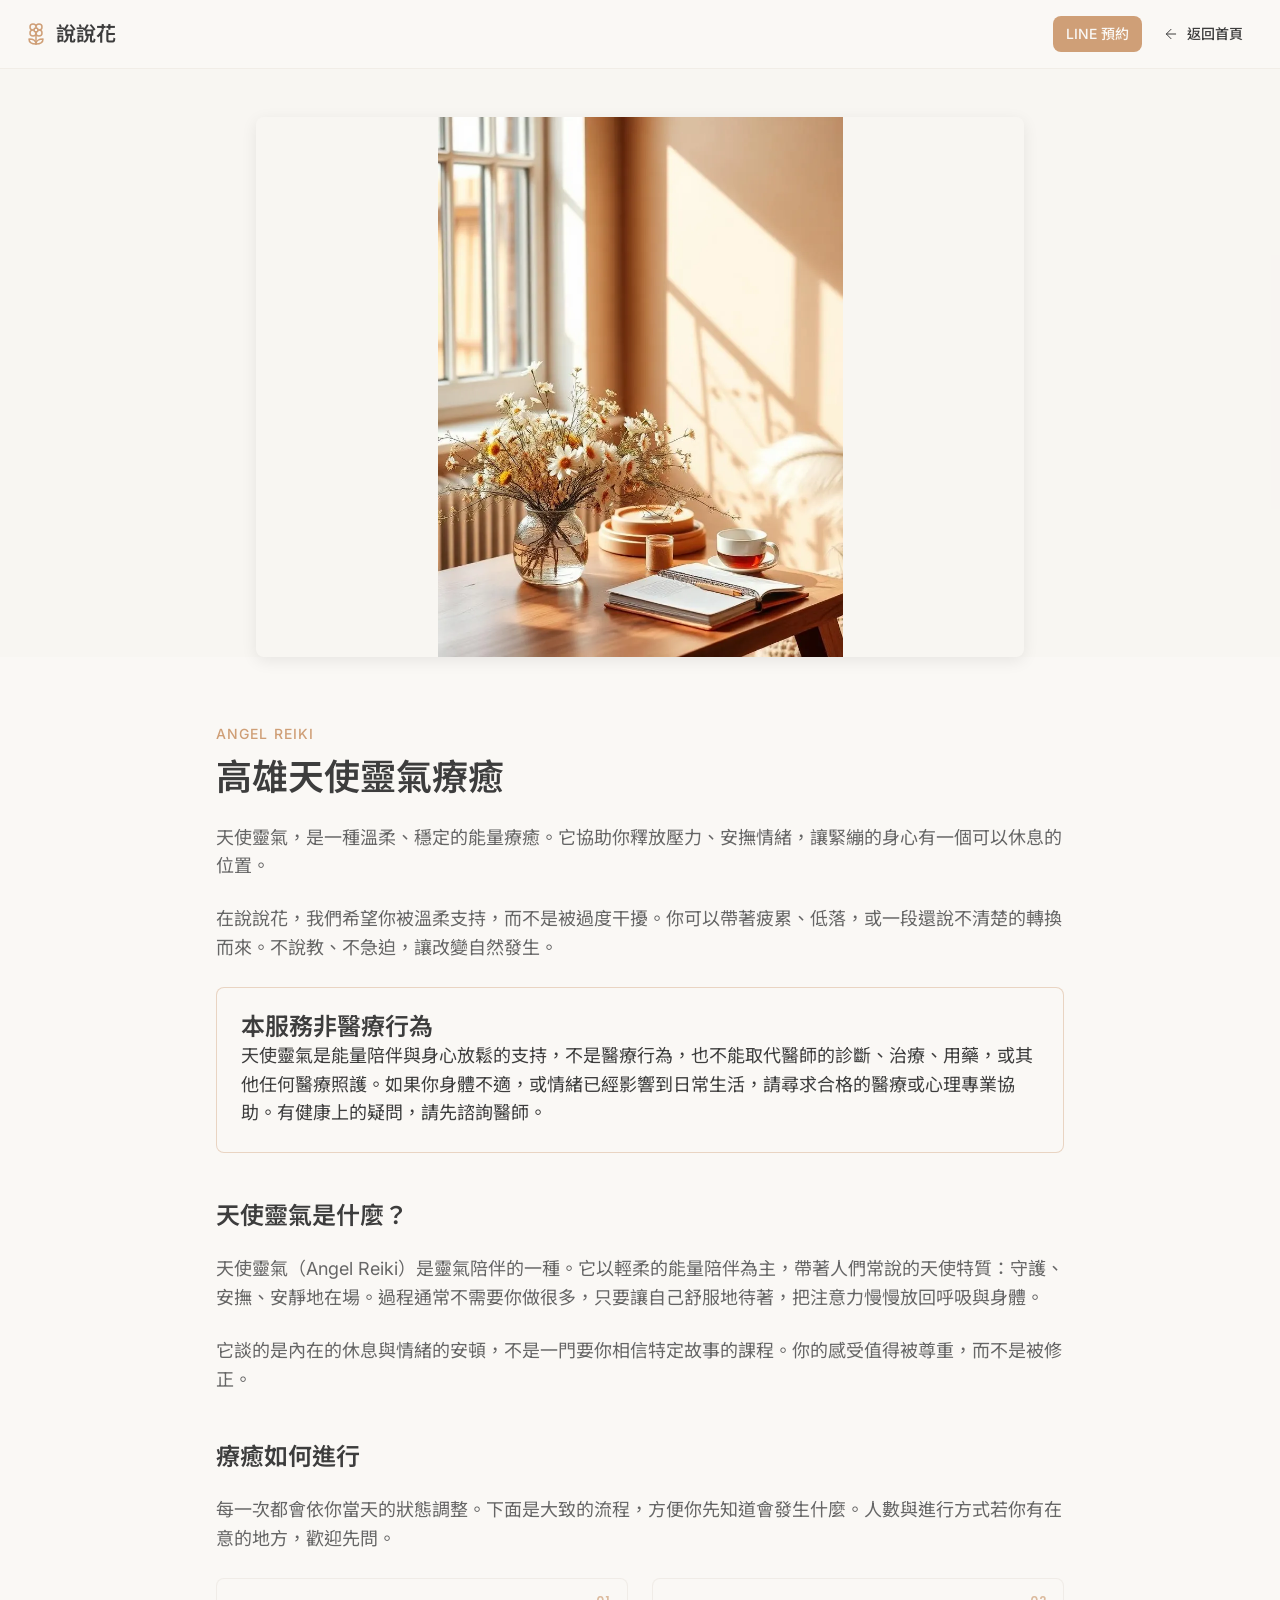
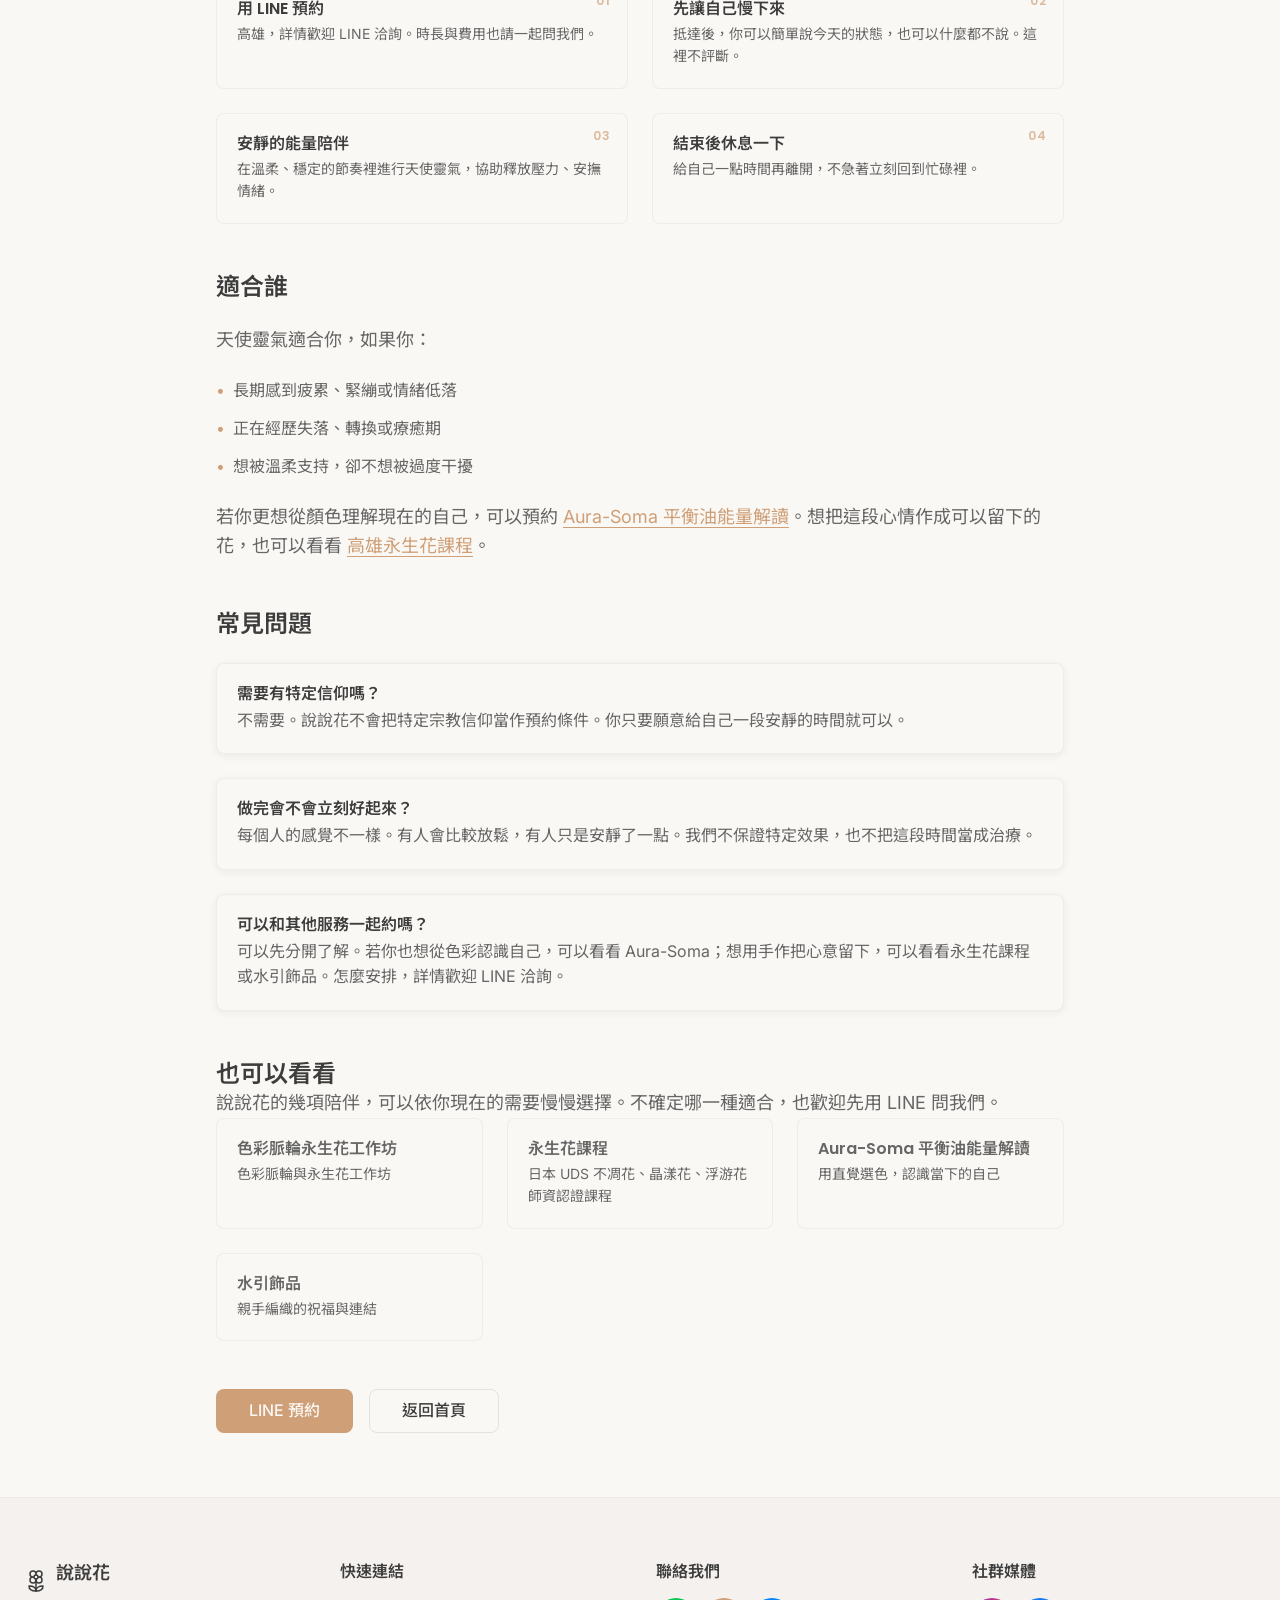
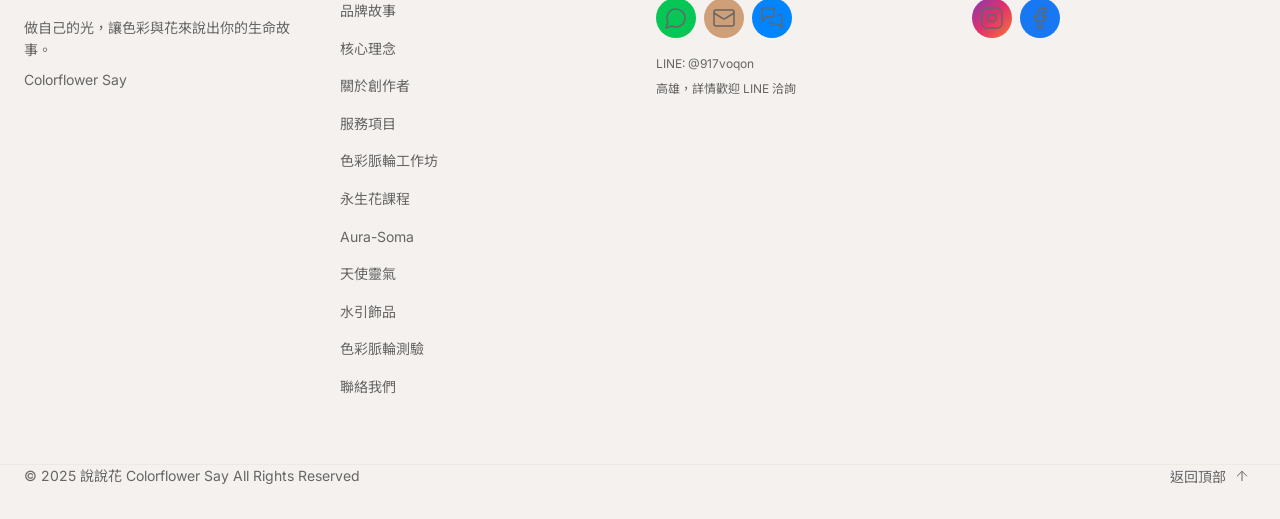
==== angel-reiki/index.html @ c662ce25 "Publish the 說說花 static preview at the repository root. Extract the static site to the root so GitHub" ====
<!doctype html>
<html lang="zh-TW" data-root="../">
  <head>
    <meta charset="UTF-8">
    <meta name="viewport" content="width=device-width, initial-scale=1.0, viewport-fit=cover">
    <script>
      (function () {
        var ua = navigator.userAgent || "";
        var mobile = /Android|iPhone|iPad|iPod|Mobile|Windows Phone|Line\/|FBAN|FBAV|FB_IAB|Instagram/i.test(ua) || (/Macintosh/.test(ua) && navigator.maxTouchPoints > 1);
        if (mobile) document.documentElement.classList.add("is-mobile");
      })();
    </script>
    <title>高雄天使靈氣療癒｜天使靈氣是什麼？｜說說花 Colorflower Say</title>
    <meta name="description" content="想知道天使靈氣是什麼？高雄天使靈氣以溫柔、穩定的能量陪伴你，協助釋放壓力、安撫情緒。本服務非醫療行為，不能取代就醫，歡迎 LINE 預約。">
    <meta name="author" content="說說花 Colorflower Say">
    <meta name="p:domain_verify" content="dd0c061ab130ff6da00efb555382fbee">
    
    <link rel="canonical" href="https://j106226-star.github.io/colorflower-say-static/angel-reiki">
    <meta property="og:type" content="website">
    <meta property="og:url" content="https://j106226-star.github.io/colorflower-say-static/angel-reiki">
    <meta property="og:title" content="高雄天使靈氣療癒｜天使靈氣是什麼？｜說說花 Colorflower Say">
    <meta property="og:description" content="想知道天使靈氣是什麼？高雄天使靈氣以溫柔、穩定的能量陪伴你，協助釋放壓力、安撫情緒。本服務非醫療行為，不能取代就醫，歡迎 LINE 預約。">
    <meta property="og:image" content="https://j106226-star.github.io/colorflower-say-static/images/og-image.jpg">
    <meta property="og:image:width" content="1200">
    <meta property="og:image:height" content="630">
    <meta property="og:locale" content="zh_TW">
    <meta name="twitter:card" content="summary_large_image">
    <meta name="twitter:title" content="高雄天使靈氣療癒｜天使靈氣是什麼？｜說說花 Colorflower Say">
    <meta name="twitter:description" content="想知道天使靈氣是什麼？高雄天使靈氣以溫柔、穩定的能量陪伴你，協助釋放壓力、安撫情緒。本服務非醫療行為，不能取代就醫，歡迎 LINE 預約。">
    <meta name="twitter:image" content="https://j106226-star.github.io/colorflower-say-static/images/og-image.jpg">
    <link rel="icon" href="../favicon.ico">
    <script type="application/ld+json">{"@context":"https://schema.org","@type":["LocalBusiness","ProfessionalService"],"name":"說說花 Colorflower Say","url":"https://j106226-star.github.io/colorflower-say-static/","image":"https://j106226-star.github.io/colorflower-say-static/images/og-image.jpg","description":"說說花是高雄的服務型工作室，結合色彩能量、永生花（不凋花）手作與祝福。沒有公開街道地址，地點為高雄，詳情歡迎 LINE 洽詢。","email":"j106226@gmail.com","areaServed":{"@type":"City","name":"高雄"},"sameAs":["https://www.instagram.com/colorflower.say25","https://www.facebook.com/colorflowersay"]}</script>
    <link rel="preconnect" href="https://fonts.googleapis.com">
    <link rel="preconnect" href="https://fonts.gstatic.com" crossorigin>
    <link href="https://fonts.googleapis.com/css2?family=Inter:wght@300;400;500;600&family=Noto+Sans+TC:wght@400;500;600;700&family=Poppins:wght@400;600;700&display=swap" rel="stylesheet">
    <link rel="stylesheet" href="../assets/site.css">
  </head>
  <body data-page="angel">
    <header class="page-header">
    <div class="container nav-bar">
      <a class="logo" href="../"><svg class="icon" xmlns="http://www.w3.org/2000/svg" viewBox="0 0 24 24" fill="none" stroke="currentColor" stroke-width="1.5" stroke-linecap="round" stroke-linejoin="round" aria-hidden="true">

  <path d="M12 5a3 3 0 1 1 3 3m-3-3a3 3 0 1 0-3 3m3-3v1M9 8a3 3 0 1 0 3 3M9 8h1m5 0a3 3 0 1 1-3 3m3-3h-1m-2 3v-1" />
  <circle cx="12" cy="8" r="2" />
  <path d="M12 10v12" />
  <path d="M12 22c4.2 0 7-1.667 7-5-4.2 0-7 1.667-7 5Z" />
  <path d="M12 22c-4.2 0-7-1.667-7-5 4.2 0 7 1.667 7 5Z" />
</svg><span>說說花</span></a>
      <div class="header-actions">
        
        <a class="btn btn-solid btn-sm" href="https://line.me/R/ti/p/@917voqon" target="_blank" rel="noopener noreferrer">LINE 預約</a>
        <a class="btn btn-ghost btn-sm" href="../#hero"><svg class="icon icon-xs" xmlns="http://www.w3.org/2000/svg" viewBox="0 0 24 24" fill="none" stroke="currentColor" stroke-width="1.5" stroke-linecap="round" stroke-linejoin="round" aria-hidden="true">

  <path d="m12 19-7-7 7-7" />
  <path d="M19 12H5" />
</svg> 返回首頁</a>
      </div>
    </div>
  </header>
    <div class="page-hero"><div class="container inner"><div class="frame"><img src="../images/contact.webp" alt="說說花高雄工作室裡，供人慢下來的安靜角落"></div></div></div>
    <main class="section-container narrow">
      <span class="eyebrow">Angel Reiki</span>
      <h1 class="section-title">高雄天使靈氣療癒</h1>
      <div class="stack muted lead">
        <p>天使靈氣，是一種溫柔、穩定的能量療癒。它協助你釋放壓力、安撫情緒，讓緊繃的身心有一個可以休息的位置。</p>
        <p>在說說花，我們希望你被溫柔支持，而不是被過度干擾。你可以帶著疲累、低落，或一段還說不清楚的轉換而來。不說教、不急迫，讓改變自然發生。</p>
        <div class="disclaimer-strong">
          <h2 class="h2" style="margin-top:0">本服務非醫療行為</h2>
          <p style="color:hsl(var(--foreground))">天使靈氣是能量陪伴與身心放鬆的支持，不是醫療行為，也不能取代醫師的診斷、治療、用藥，或其他任何醫療照護。如果你身體不適，或情緒已經影響到日常生活，請尋求合格的醫療或心理專業協助。有健康上的疑問，請先諮詢醫師。</p>
        </div>
        <h2 class="h2">天使靈氣是什麼？</h2>
        <p>天使靈氣（Angel Reiki）是靈氣陪伴的一種。它以輕柔的能量陪伴為主，帶著人們常說的天使特質：守護、安撫、安靜地在場。過程通常不需要你做很多，只要讓自己舒服地待著，把注意力慢慢放回呼吸與身體。</p>
        <p>它談的是內在的休息與情緒的安頓，不是一門要你相信特定故事的課程。你的感受值得被尊重，而不是被修正。</p>
        <h2 class="h2">療癒如何進行</h2>
        <p>每一次都會依你當天的狀態調整。下面是大致的流程，方便你先知道會發生什麼。人數與進行方式若你有在意的地方，歡迎先問。</p>
        <ol class="step-grid" style="list-style:none;padding:0;margin:0"><li class="step"><span class="step-no">01</span><h3 style="padding-right:2rem">用 LINE 預約</h3><p>高雄，詳情歡迎 LINE 洽詢。時長與費用也請一起問我們。</p></li><li class="step"><span class="step-no">02</span><h3 style="padding-right:2rem">先讓自己慢下來</h3><p>抵達後，你可以簡單說今天的狀態，也可以什麼都不說。這裡不評斷。</p></li><li class="step"><span class="step-no">03</span><h3 style="padding-right:2rem">安靜的能量陪伴</h3><p>在溫柔、穩定的節奏裡進行天使靈氣，協助釋放壓力、安撫情緒。</p></li><li class="step"><span class="step-no">04</span><h3 style="padding-right:2rem">結束後休息一下</h3><p>給自己一點時間再離開，不急著立刻回到忙碌裡。</p></li></ol>
        <h2 class="h2">適合誰</h2>
        <p>天使靈氣適合你，如果你：</p>
        <ul class="bullets">
          <li><span class="dot">•</span><span>長期感到疲累、緊繃或情緒低落</span></li><li><span class="dot">•</span><span>正在經歷失落、轉換或療癒期</span></li><li><span class="dot">•</span><span>想被溫柔支持，卻不想被過度干擾</span></li>
        </ul>
        <p>若你更想從顏色理解現在的自己，可以預約 <a class="prose-link" href="../aura-soma/">Aura-Soma 平衡油能量解讀</a>。想把這段心情作成可以留下的花，也可以看看 <a class="prose-link" href="../preserved-flower-workshop/">高雄永生花課程</a>。</p>
        <h2 class="h2">常見問題</h2>
        <div class="stack"><div class="card faq"><h3>需要有特定信仰嗎？</h3><p>不需要。說說花不會把特定宗教信仰當作預約條件。你只要願意給自己一段安靜的時間就可以。</p></div><div class="card faq"><h3>做完會不會立刻好起來？</h3><p>每個人的感覺不一樣。有人會比較放鬆，有人只是安靜了一點。我們不保證特定效果，也不把這段時間當成治療。</p></div><div class="card faq"><h3>可以和其他服務一起約嗎？</h3><p>可以先分開了解。若你也想從色彩認識自己，可以看看 Aura-Soma；想用手作把心意留下，可以看看永生花課程或水引飾品。怎麼安排，詳情歡迎 LINE 洽詢。</p></div></div>
        <div>
    <h2 class="h2">也可以看看</h2>
    <p>說說花的幾項陪伴，可以依你現在的需要慢慢選擇。不確定哪一種適合，也歡迎先用 LINE 問我們。</p>
    <ul class="related-grid" style="list-style:none;padding:0;margin:0">
      <li><a href="../preserved-flower-workshop/"><h3>色彩脈輪永生花工作坊</h3><p>色彩脈輪與永生花工作坊</p></a></li><li><a href="../preserved-flower-courses/"><h3>永生花課程</h3><p>日本 UDS 不凋花、晶漾花、浮游花師資認證課程</p></a></li><li><a href="../aura-soma/"><h3>Aura-Soma 平衡油能量解讀</h3><p>用直覺選色，認識當下的自己</p></a></li><li><a href="../mizuhiki/"><h3>水引飾品</h3><p>親手編織的祝福與連結</p></a></li>
    </ul>
  </div>
      </div>
      <div class="btn-row">
    <a class="btn btn-primary btn-lg btn-block-sm w-sm-auto" href="https://line.me/R/ti/p/@917voqon" target="_blank" rel="noopener noreferrer">LINE 預約</a>
    <a class="btn btn-outline btn-lg" href="../#hero">返回首頁</a>
  </div>
    </main>
    <footer class="site-footer">
    <div class="container footer-grid">
      <div>
        <div class="brand-row"><svg class="icon" xmlns="http://www.w3.org/2000/svg" viewBox="0 0 24 24" fill="none" stroke="currentColor" stroke-width="1.5" stroke-linecap="round" stroke-linejoin="round" aria-hidden="true">

  <path d="M12 5a3 3 0 1 1 3 3m-3-3a3 3 0 1 0-3 3m3-3v1M9 8a3 3 0 1 0 3 3M9 8h1m5 0a3 3 0 1 1-3 3m3-3h-1m-2 3v-1" />
  <circle cx="12" cy="8" r="2" />
  <path d="M12 10v12" />
  <path d="M12 22c4.2 0 7-1.667 7-5-4.2 0-7 1.667-7 5Z" />
  <path d="M12 22c-4.2 0-7-1.667-7-5 4.2 0 7 1.667 7 5Z" />
</svg><h3>說說花</h3></div>
        <p class="muted" style="font-size:0.875rem">做自己的光，讓色彩與花來說出你的生命故事。</p>
        <p class="muted" style="font-size:0.875rem;margin-top:0.5rem">Colorflower Say</p>
      </div>
      <div>
        <h4>快速連結</h4>
        <ul><li><a href="../#story">品牌故事</a></li><li><a href="../#values">核心理念</a></li><li><a href="../#team">關於創作者</a></li><li><a href="../#achievements">服務項目</a></li><li><a href="../preserved-flower-workshop/">色彩脈輪工作坊</a></li><li><a href="../preserved-flower-courses/">永生花課程</a></li><li><a href="../aura-soma/">Aura-Soma</a></li><li><a href="../angel-reiki/">天使靈氣</a></li><li><a href="../mizuhiki/">水引飾品</a></li><li><a href="../chakra-quiz/">色彩脈輪測驗</a></li><li><a href="../#contact">聯絡我們</a></li></ul>
      </div>
      <div>
        <h4>聯絡我們</h4>
        <div class="socials">
          <a class="social-btn bg-line" href="https://line.me/R/ti/p/@917voqon" target="_blank" rel="noopener noreferrer" title="加入 LINE 好友"><svg class="icon" xmlns="http://www.w3.org/2000/svg" viewBox="0 0 24 24" fill="none" stroke="currentColor" stroke-width="1.5" stroke-linecap="round" stroke-linejoin="round" aria-hidden="true">

  <path d="M7.9 20A9 9 0 1 0 4 16.1L2 22Z" />
</svg></a>
          <a class="social-btn bg-mail" href="mailto:j106226@gmail.com" title="發送 Email"><svg class="icon" xmlns="http://www.w3.org/2000/svg" viewBox="0 0 24 24" fill="none" stroke="currentColor" stroke-width="1.5" stroke-linecap="round" stroke-linejoin="round" aria-hidden="true">

  <rect width="20" height="16" x="2" y="4" rx="2" />
  <path d="m22 7-8.97 5.7a1.94 1.94 0 0 1-2.06 0L2 7" />
</svg></a>
          <a class="social-btn bg-msg" href="https://www.messenger.com/t/colorflowersay" target="_blank" rel="noopener noreferrer" title="Messenger 聊天"><svg class="icon" xmlns="http://www.w3.org/2000/svg" viewBox="0 0 24 24" fill="none" stroke="currentColor" stroke-width="1.5" stroke-linecap="round" stroke-linejoin="round" aria-hidden="true">

  <path d="M14 9a2 2 0 0 1-2 2H6l-4 4V4a2 2 0 0 1 2-2h8a2 2 0 0 1 2 2z" />
  <path d="M18 9h2a2 2 0 0 1 2 2v11l-4-4h-6a2 2 0 0 1-2-2v-1" />
</svg></a>
        </div>
        <p class="muted" style="font-size:0.75rem">LINE: @917voqon</p>
        <p class="muted" style="font-size:0.75rem;margin-top:0.35rem">高雄，詳情歡迎 LINE 洽詢</p>
      </div>
      <div>
        <h4>社群媒體</h4>
        <div class="socials">
          <a class="social-btn bg-ig" href="https://www.instagram.com/colorflower.say25" target="_blank" rel="noopener noreferrer" title="@colorflower.say25"><svg class="icon" xmlns="http://www.w3.org/2000/svg" viewBox="0 0 24 24" fill="none" stroke="currentColor" stroke-width="1.5" stroke-linecap="round" stroke-linejoin="round" aria-hidden="true">

  <rect width="20" height="20" x="2" y="2" rx="5" ry="5" />
  <path d="M16 11.37A4 4 0 1 1 12.63 8 4 4 0 0 1 16 11.37z" />
  <line x1="17.5" x2="17.51" y1="6.5" y2="6.5" />
</svg></a>
          <a class="social-btn bg-fb" href="https://www.facebook.com/colorflowersay" target="_blank" rel="noopener noreferrer" title="說說花 Facebook"><svg class="icon" xmlns="http://www.w3.org/2000/svg" viewBox="0 0 24 24" fill="none" stroke="currentColor" stroke-width="1.5" stroke-linecap="round" stroke-linejoin="round" aria-hidden="true">

  <path d="M18 2h-3a5 5 0 0 0-5 5v3H7v4h3v8h4v-8h3l1-4h-4V7a1 1 0 0 1 1-1h3z" />
</svg></a>
        </div>
      </div>
    </div>
    <div class="container legal">
      <p class="muted" style="font-size:0.875rem">© 2025 說說花 Colorflower Say All Rights Reserved</p>
      <button type="button" class="top-btn" data-top>返回頂部 <svg class="icon icon-xs" xmlns="http://www.w3.org/2000/svg" viewBox="0 0 24 24" fill="none" stroke="currentColor" stroke-width="1.5" stroke-linecap="round" stroke-linejoin="round" aria-hidden="true">

  <path d="m5 12 7-7 7 7" />
  <path d="M12 19V5" />
</svg></button>
    </div>
  </footer>
    <a id="floating-cart" class="floating-cart" hidden href="../cart/" aria-label="前往購物車，0 件">前往購物車<span data-floating-count>0</span></a>
    <script src="../assets/site.js" defer></script>
  </body>
</html>
---- assets/site.css ----
/* 說說花 Colorflower Say — static preview
   Visual tokens match the React site (src/index.css). */

:root {
  --background: 36 33% 97%;
  --foreground: 0 0% 24%;
  --card: 36 33% 97%;
  --primary: 27 48% 64%;
  --primary-foreground: 36 33% 97%;
  --secondary: 200 14% 65%;
  --muted: 36 20% 92%;
  --muted-foreground: 0 0% 40%;
  --border: 36 20% 88%;
  --ring: 27 48% 64%;
  --shadow-soft: 0 2px 8px rgba(0, 0, 0, 0.06);
  --shadow-medium: 0 4px 16px rgba(0, 0, 0, 0.08);
  --shadow-hover: 0 8px 24px rgba(0, 0, 0, 0.1);
  --font-heading: "Poppins", "Noto Sans TC", "WenQuanYi Micro Hei", sans-serif;
  --font-body: "Inter", "Noto Sans TC", "WenQuanYi Micro Hei", sans-serif;
  --header-offset: 4.5rem;
}

*,
*::before,
*::after { box-sizing: border-box; }

html { scroll-behavior: smooth; }

body {
  margin: 0;
  min-height: 100vh;
  background: hsl(var(--background));
  color: hsl(var(--foreground));
  font-family: var(--font-body);
  font-weight: 400;
  line-height: 1.6;
  -webkit-font-smoothing: antialiased;
}

img { max-width: 100%; height: auto; }

button, input, textarea { font-family: inherit; }

a { color: inherit; }

h1, h2, h3, h4 { font-family: var(--font-heading); font-weight: 600; line-height: 1.25; }

p { margin: 0; }

.sr-only {
  position: absolute;
  width: 1px;
  height: 1px;
  padding: 0;
  margin: -1px;
  overflow: hidden;
  clip: rect(0, 0, 0, 0);
  white-space: nowrap;
  border: 0;
}

.icon { width: 1.5rem; height: 1.5rem; stroke-width: 1.5; flex-shrink: 0; }
.icon-sm { width: 1.25rem; height: 1.25rem; }
.icon-xs { width: 1rem; height: 1rem; }
.icon-lg { width: 1.75rem; height: 1.75rem; }

.container {
  width: 100%;
  max-width: 1280px;
  margin-inline: auto;
  padding-inline: 1.5rem;
}

.section-container {
  width: min(1280px, 100%);
  margin-inline: auto;
  padding: 3rem 1.5rem;
}

.section-container.narrow { max-width: 56rem; }
.section-container.mid { max-width: 48rem; }

@media (min-width: 768px) {
  .section-container { padding-block: 4rem; }
}

.section-title {
  font-size: 1.875rem;
  margin: 0.5rem 0 1.5rem;
  color: hsl(var(--foreground));
}

@media (min-width: 768px) {
  .section-title { font-size: 2.25rem; }
}

.eyebrow {
  display: inline-block;
  font-size: 0.875rem;
  font-weight: 500;
  letter-spacing: 0.08em;
  text-transform: uppercase;
  color: hsl(var(--primary));
}

.muted { color: hsl(var(--muted-foreground)); }
.lead { font-size: 1rem; }
@media (min-width: 768px) { .lead { font-size: 1.125rem; } }

.stack { display: grid; gap: 1.5rem; }
.stack > * { min-width: 0; }

.band {
  background: color-mix(in srgb, hsl(var(--muted)) 30%, hsl(var(--background)));
}

.card {
  background: hsl(var(--card));
  border: 1px solid color-mix(in srgb, hsl(var(--border)) 50%, transparent);
  border-radius: 0.5rem;
  box-shadow: var(--shadow-soft);
}

.card-hover { transition: transform 0.3s ease, box-shadow 0.3s ease; }
.card-hover:hover { transform: translateY(-4px); box-shadow: var(--shadow-hover); }

.prose-link { color: hsl(var(--primary)); text-underline-offset: 4px; }
.prose-link:hover { text-decoration: underline; }

.btn {
  display: inline-flex;
  align-items: center;
  justify-content: center;
  gap: 0.5rem;
  border-radius: 0.5rem;
  border: 1px solid transparent;
  font-weight: 500;
  text-decoration: none;
  cursor: pointer;
  line-height: 1.2;
  transition: opacity 0.2s ease, transform 0.2s ease, background 0.2s ease, color 0.2s ease;
}

.btn:focus-visible {
  outline: 2px solid hsl(var(--ring));
  outline-offset: 2px;
}

.btn:disabled { opacity: 0.5; cursor: not-allowed; }

.btn-sm { height: 2.25rem; padding: 0 0.75rem; font-size: 0.875rem; }
.btn-md { height: 2.5rem; padding: 0 1rem; font-size: 0.875rem; }
.btn-lg { height: 2.75rem; padding: 0 2rem; font-size: 1rem; }

.btn-primary {
  background: hsl(var(--primary));
  color: hsl(var(--primary-foreground));
}
.btn-primary:hover { opacity: 0.9; transform: translateY(-2px); }

.btn-solid {
  background: hsl(var(--primary));
  color: hsl(var(--primary-foreground));
}
.btn-solid:hover { background: color-mix(in srgb, hsl(var(--primary)) 90%, black); }

.btn-outline {
  background: hsl(var(--background));
  color: hsl(var(--foreground));
  border-color: hsl(var(--border));
}
.btn-outline:hover { background: hsl(var(--muted)); }

.btn-ghost {
  background: transparent;
  color: hsl(var(--foreground));
}
.btn-ghost:hover { background: hsl(var(--muted)); }

.btn-secondary {
  background: color-mix(in srgb, hsl(var(--secondary)) 20%, transparent);
  color: hsl(var(--foreground));
  border-color: color-mix(in srgb, hsl(var(--secondary)) 30%, transparent);
  padding-inline: 1.5rem;
}
.btn-secondary:hover { background: color-mix(in srgb, hsl(var(--secondary)) 30%, transparent); }

.btn-cart {
  border-radius: 999px;
  background: hsl(var(--foreground));
  color: hsl(var(--background));
}
.btn-cart:hover { background: color-mix(in srgb, hsl(var(--foreground)) 90%, white); color: hsl(var(--background)); }

.btn-pill-outline {
  border-radius: 999px;
  border-color: color-mix(in srgb, hsl(var(--foreground)) 40%, transparent);
  background: hsl(var(--background));
  color: hsl(var(--foreground));
}
.btn-pill-outline:hover { background: hsl(var(--muted)); color: hsl(var(--foreground)); }

.btn-row { display: flex; flex-direction: column; gap: 1rem; margin-top: 3rem; }
@media (min-width: 640px) {
  .btn-row { flex-direction: row; }
  .btn-row .btn-block-sm { width: auto; }
}
.btn-block-sm { width: 100%; }
@media (min-width: 640px) { .w-sm-auto { width: auto; } }

/* Header */
.home-nav {
  position: fixed;
  inset: 0 0 auto 0;
  z-index: 50;
  padding-top: env(safe-area-inset-top, 0px);
}

.nav-glass {
  position: absolute;
  inset: 0;
  z-index: -1;
  pointer-events: none;
  transition: background 0.3s ease, box-shadow 0.3s ease, border-color 0.3s ease;
}

.home-nav.is-scrolled .nav-glass {
  background: color-mix(in srgb, hsl(var(--background)) 80%, transparent);
  backdrop-filter: blur(12px);
  border-bottom: 1px solid color-mix(in srgb, hsl(var(--border)) 50%, transparent);
  box-shadow: var(--shadow-soft);
}

.nav-bar {
  display: flex;
  align-items: center;
  justify-content: space-between;
  padding-block: 1rem;
}

.logo {
  display: inline-flex;
  align-items: center;
  gap: 0.5rem;
  font-family: var(--font-heading);
  font-size: 1.25rem;
  font-weight: 600;
  text-decoration: none;
  color: hsl(var(--foreground));
}
.logo:hover { color: hsl(var(--primary)); }
.logo .icon { color: hsl(var(--primary)); }

.desktop-nav {
  display: none;
  align-items: center;
  gap: 2rem;
}

@media (min-width: 768px) {
  .desktop-nav { display: flex; }
  .mobile-only { display: none !important; }
}

.nav-link, .nav-drop > button {
  background: none;
  border: 0;
  padding: 0;
  font-size: 0.875rem;
  font-weight: 500;
  color: hsl(var(--muted-foreground));
  cursor: pointer;
  text-decoration: none;
}
.nav-link:hover, .nav-drop > button:hover { color: hsl(var(--foreground)); }

.nav-drop { position: relative; }
.nav-menu {
  position: absolute;
  top: 100%;
  left: 50%;
  transform: translateX(-50%);
  padding-top: 0.5rem;
  opacity: 0;
  visibility: hidden;
  transition: opacity 0.2s ease;
  z-index: 50;
}
.nav-drop:hover .nav-menu,
.nav-drop:focus-within .nav-menu { opacity: 1; visibility: visible; }
.nav-menu-card {
  background: hsl(var(--card));
  border: 1px solid color-mix(in srgb, hsl(var(--border)) 50%, transparent);
  border-radius: 0.5rem;
  box-shadow: var(--shadow-medium);
  padding-block: 0.5rem;
  min-width: 280px;
  max-width: 20rem;
}
.nav-menu a {
  display: flex;
  align-items: center;
  gap: 0.75rem;
  padding: 0.625rem 1rem;
  font-size: 0.875rem;
  color: hsl(var(--muted-foreground));
  text-decoration: none;
  line-height: 1.5;
}
.nav-menu a:hover { color: hsl(var(--foreground)); background: color-mix(in srgb, hsl(var(--muted)) 50%, transparent); }

.mobile-tools { display: flex; align-items: center; gap: 0.25rem; }
@media (min-width: 768px) { .mobile-tools { display: none; } }

.icon-btn {
  background: none;
  border: 0;
  padding: 0.5rem;
  color: hsl(var(--foreground));
  cursor: pointer;
}

.cart-link {
  position: relative;
  display: inline-flex;
  align-items: center;
  justify-content: center;
  color: hsl(var(--foreground));
  text-decoration: none;
}
.cart-link:hover { color: hsl(var(--primary)); }
.cart-badge {
  position: absolute;
  right: -0.5rem;
  top: -0.25rem;
  min-width: 1.25rem;
  height: 1.25rem;
  padding: 0 0.25rem;
  border-radius: 999px;
  background: hsl(var(--foreground));
  color: hsl(var(--background));
  font-size: 11px;
  font-weight: 500;
  line-height: 1.25rem;
  text-align: center;
}

.mobile-menu {
  position: fixed;
  z-index: 40;
  left: 0;
  right: 0;
  bottom: 0;
  top: calc(var(--header-offset) + env(safe-area-inset-top, 0px));
  background: hsl(var(--background));
  overflow-y: auto;
  opacity: 0;
  visibility: hidden;
  transition: opacity 0.3s ease;
}
.mobile-menu.is-open { opacity: 1; visibility: visible; }
.mobile-menu-inner {
  display: flex;
  flex-direction: column;
  align-items: center;
  gap: 2rem;
  min-height: 100%;
  padding: 2.5rem 1.5rem;
}
.mobile-menu .big-link, .mobile-menu .big-btn {
  background: none;
  border: 0;
  font-family: var(--font-heading);
  font-size: 1.5rem;
  font-weight: 500;
  color: hsl(var(--foreground));
  text-decoration: none;
  cursor: pointer;
}
.mobile-menu .big-link:hover, .mobile-menu .big-btn:hover { color: hsl(var(--primary)); }
.mobile-sub { display: flex; flex-direction: column; align-items: center; gap: 0.5rem; }
.mobile-sub a {
  max-width: 20rem;
  text-align: center;
  font-size: 1rem;
  line-height: 1.35;
  color: hsl(var(--muted-foreground));
  text-decoration: none;
}
.mobile-sub a:hover { color: hsl(var(--primary)); }

.page-header {
  position: sticky;
  top: 0;
  z-index: 50;
  padding-top: env(safe-area-inset-top, 0px);
  background: color-mix(in srgb, hsl(var(--background)) 80%, transparent);
  backdrop-filter: blur(8px);
  border-bottom: 1px solid color-mix(in srgb, hsl(var(--border)) 50%, transparent);
}
.page-header .nav-bar { flex-wrap: wrap; gap: 0.75rem; }
.header-actions { display: flex; align-items: center; gap: 0.5rem; flex-wrap: wrap; }

/* Hero */
.hero {
  position: relative;
  min-height: 70vh;
  display: flex;
  align-items: center;
  justify-content: center;
  overflow: hidden;
}
@media (min-width: 768px) { .hero { min-height: 100vh; } }
.hero-media { position: absolute; inset: 0; background: hsl(var(--background)); }
.hero-media img {
  width: 100%;
  height: 100%;
  object-fit: contain;
  object-position: center;
}
@media (min-width: 768px) {
  .hero-media img { object-fit: cover; }
}
.hero-dim { position: absolute; inset: 0; background: color-mix(in srgb, hsl(var(--foreground)) 20%, transparent); z-index: 1; }
.hero-fade {
  position: absolute;
  inset: 0;
  z-index: 2;
  background: linear-gradient(to bottom, color-mix(in srgb, hsl(var(--background)) 70%, transparent), color-mix(in srgb, hsl(var(--background)) 50%, transparent), hsl(var(--background)));
}
.hero-content {
  position: relative;
  z-index: 3;
  text-align: center;
  padding: 6rem 1.25rem;
}
.hero-copy {
  max-width: 22rem;
  margin-inline: auto;
  font-size: 1rem;
  line-height: 2;
  letter-spacing: 0.06em;
  color: hsl(var(--muted-foreground));
  margin-bottom: 2rem;
}
@media (min-width: 640px) {
  .hero-content { padding: 8rem 1.5rem; }
  .hero-copy { max-width: 48rem; font-size: 1.125rem; letter-spacing: 0.04em; margin-bottom: 2.5rem; }
}
@media (min-width: 768px) { .hero-copy { font-size: 1.5rem; } }
@media (min-width: 1024px) { .hero-copy { font-size: 1.875rem; } }
.desktop-br { display: none; }
@media (min-width: 768px) { .desktop-br { display: inline; } }
.hero-spacer { height: 6rem; }
@media (min-width: 1280px) { .hero-spacer { display: none; } }
.hero-actions { display: flex; flex-direction: column; align-items: center; gap: 0.75rem; }
@media (min-width: 640px) { .hero-actions { flex-direction: row; justify-content: center; gap: 1rem; } }
.scroll-down {
  position: absolute;
  bottom: 2rem;
  left: 50%;
  transform: translateX(-50%);
  background: none;
  border: 0;
  color: hsl(var(--muted-foreground));
  cursor: pointer;
  animation: bounce 1.4s infinite;
}
.scroll-down:hover { color: hsl(var(--primary)); }
@keyframes bounce {
  0%, 100% { transform: translateX(-50%) translateY(0); }
  50% { transform: translateX(-50%) translateY(6px); }
}

.split { display: grid; gap: 3rem; align-items: center; }
@media (min-width: 1024px) {
  .split { grid-template-columns: 1fr 1fr; gap: 4rem; }
  .split-start { align-items: start; }
}
.order-text { order: 1; }
.order-media { order: 2; }
@media (min-width: 1024px) {
  .swap .order-text { order: 2; }
  .swap .order-media { order: 1; }
}

.frame {
  position: relative;
  border-radius: 0.5rem;
  overflow: hidden;
  box-shadow: var(--shadow-medium);
}
.frame img { display: block; width: 100%; object-fit: cover; }
.frame.contain img { object-fit: contain; }
.aspect-4-3 { aspect-ratio: 4 / 3; }
.aspect-3-4 { aspect-ratio: 3 / 4; }
.aspect-21-9 { aspect-ratio: 21 / 9; }
.shade {
  position: absolute;
  inset: 0;
  background: linear-gradient(to top, color-mix(in srgb, hsl(var(--foreground)) 10%, transparent), transparent);
  pointer-events: none;
}
.team-mobile { display: flex; justify-content: center; margin-bottom: 2rem; }
.team-mobile .frame { width: 70%; }
@media (min-width: 1024px) { .team-mobile { display: none; } }
.team-desktop { display: none; }
@media (min-width: 1024px) {
  .team-desktop { display: flex; justify-content: flex-end; }
  .team-desktop .frame { width: 100%; max-width: 24rem; }
}

.values-head { text-align: center; margin-bottom: 4rem; }
.values-head .section-subtitle {
  max-width: 42rem;
  margin: 0 auto;
  font-size: 1.125rem;
  color: hsl(var(--muted-foreground));
}
.value-grid, .card-grid, .review-grid, .related-grid, .step-grid, .five-grid {
  display: grid;
  gap: 1.5rem;
}
@media (min-width: 640px) {
  .value-grid { grid-template-columns: 1fr 1fr; }
  .step-grid { grid-template-columns: 1fr 1fr; }
  .five-grid { grid-template-columns: 1fr 1fr; }
  .related-grid { grid-template-columns: 1fr 1fr 1fr; }
}
@media (min-width: 1024px) {
  .value-grid { grid-template-columns: repeat(4, 1fr); gap: 2rem; }
  .step-grid.cols-4 { grid-template-columns: repeat(4, 1fr); }
}
.value-card { text-align: center; padding: 2rem; }
.icon-bubble, .icon-tile {
  display: flex;
  align-items: center;
  justify-content: center;
  border-radius: 999px;
  background: color-mix(in srgb, hsl(var(--primary)) 10%, transparent);
  color: hsl(var(--primary));
}
.icon-bubble { width: 3.5rem; height: 3.5rem; margin: 0 auto 1.5rem; }
.icon-tile { width: 3rem; height: 3rem; border-radius: 0.5rem; margin-bottom: 0.75rem; }
.value-card h3, .mini-card h3, .service-card h3 { margin: 0 0 0.5rem; font-size: 1.125rem; }
.mini-card { padding: 1.25rem; }
.mini-card p, .faq p, .step p { color: hsl(var(--muted-foreground)); font-size: 0.875rem; line-height: 1.6; }
@media (min-width: 768px) { .mini-card p, .faq p { font-size: 1rem; } }

.sticky-col { display: grid; gap: 1.5rem; }
@media (min-width: 1024px) {
  .sticky-col { position: sticky; top: 8rem; }
  .desktop-intro { display: block; }
  .mobile-intro { display: none; }
}
.desktop-intro { display: none; }
.mobile-intro { text-align: center; }
.services { display: grid; gap: 1.5rem; }
.service-card { padding: 1.5rem; }
.service-row { display: flex; align-items: flex-start; gap: 1.25rem; }
.service-card h3 { font-size: 1.125rem; }
.service-card h3 a { text-decoration: none; color: inherit; }
.service-card h3 a:hover { color: hsl(var(--primary)); }
.service-card .body { white-space: pre-line; font-size: 0.875rem; color: hsl(var(--muted-foreground)); line-height: 1.6; }
.fit { margin-top: 0.75rem; padding-top: 0.75rem; border-top: 1px solid color-mix(in srgb, hsl(var(--border)) 50%, transparent); }
.fit-label { font-size: 0.75rem; font-weight: 500; color: hsl(var(--primary)); margin-bottom: 0.5rem; }
.fit li, .bullets li { display: flex; gap: 0.5rem; align-items: flex-start; }
.fit li { font-size: 0.75rem; color: hsl(var(--muted-foreground)); }
.bullets { list-style: none; margin: 0; padding: 0; display: grid; gap: 0.75rem; }
.bullets li { font-size: 0.875rem; }
@media (min-width: 768px) { .bullets li { font-size: 1rem; } }
.dot { color: hsl(var(--primary)); }
.service-actions { display: flex; flex-wrap: wrap; gap: 0.75rem; margin-top: 1.25rem; }

.press-hero { position: relative; margin-bottom: 2.5rem; }
.press-hero .caption {
  position: absolute;
  left: 0;
  bottom: 0;
  padding: 2rem;
  color: hsl(var(--primary-foreground));
}
@media (min-width: 768px) { .press-hero .caption { padding: 3rem; } }
.press-hero .eyebrow { color: color-mix(in srgb, hsl(var(--primary-foreground)) 80%, transparent); }
.press-hero h2 { margin: 0.5rem 0 0; font-size: 1.5rem; color: hsl(var(--primary-foreground)); }
@media (min-width: 768px) { .press-hero h2 { font-size: 1.875rem; } }
.press-shade {
  position: absolute;
  inset: 0;
  background: linear-gradient(to right, color-mix(in srgb, hsl(var(--foreground)) 40%, transparent), color-mix(in srgb, hsl(var(--foreground)) 20%, transparent), transparent);
}
.center-narrow { max-width: 42rem; margin-inline: auto; text-align: center; }
.dots { display: flex; justify-content: center; gap: 0.5rem; margin-top: 2.5rem; }
.dots span { width: 0.5rem; height: 0.5rem; border-radius: 999px; background: color-mix(in srgb, hsl(var(--primary)) 30%, transparent); }
.dots span.on { background: hsl(var(--primary)); }
.reviews { margin-top: 4rem; padding-top: 3rem; border-top: 1px solid color-mix(in srgb, hsl(var(--border)) 40%, transparent); }
.review-grid { gap: 1.25rem; }
@media (min-width: 768px) { .review-grid { grid-template-columns: repeat(3, 1fr); } }
.review { padding: 1.5rem; }
.review blockquote { margin: 0; color: hsl(var(--foreground)); line-height: 1.7; }
.review figcaption { margin-top: 1rem; font-size: 0.875rem; color: hsl(var(--muted-foreground)); }

.contact-grid { display: grid; gap: 2rem; margin-bottom: 2rem; }
@media (min-width: 768px) { .contact-grid { grid-template-columns: 1.1fr 0.9fr; gap: 2.5rem; } }
.contact-list { display: grid; gap: 1rem; }
.contact-item, .social-item {
  display: flex;
  align-items: center;
  gap: 1rem;
  padding: 1rem;
  text-decoration: none;
  border-radius: 0.5rem;
}
.social-item { border: 1px solid color-mix(in srgb, hsl(var(--border)) 30%, transparent); }
.social-item:hover, .contact-item:hover { background: color-mix(in srgb, hsl(var(--muted)) 50%, transparent); }
.contact-item .label, .social-item .label { font-weight: 500; }
.contact-item:hover .label, .social-item:hover .label { color: hsl(var(--primary)); }
.note {
  display: flex;
  gap: 0.75rem;
  padding: 1rem;
  border-radius: 0.5rem;
  background: color-mix(in srgb, hsl(var(--primary)) 5%, transparent);
  border: 1px solid color-mix(in srgb, hsl(var(--primary)) 20%, transparent);
  color: hsl(var(--muted-foreground));
  font-size: 0.875rem;
}
.quote-wrap { position: relative; margin-top: 1.25rem; }
.quote-wrap .frame { width: 70%; margin-inline: auto; }
.quote-card {
  position: absolute;
  top: 1rem;
  left: 50%;
  transform: translateX(-50%);
  width: min(50%, 16rem);
  background: color-mix(in srgb, hsl(var(--card)) 95%, transparent);
  backdrop-filter: blur(6px);
  border-radius: 0.5rem;
  padding: 0.5rem 0.75rem;
  box-shadow: var(--shadow-medium);
  text-align: center;
  font-style: italic;
  font-size: 0.75rem;
  line-height: 1.6;
}
@media (min-width: 640px) { .quote-card { font-size: 0.875rem; width: min(40%, 20rem); padding: 1rem; } }
@media (min-width: 768px) {
  .quote-card { top: auto; bottom: 1rem; left: 15%; right: 15%; width: auto; transform: none; }
}

/* Page hero image */
.page-hero { background: color-mix(in srgb, hsl(var(--muted)) 20%, transparent); }
.page-hero .inner { padding: 2rem 1.5rem 0; }
@media (min-width: 768px) { .page-hero .inner { padding-top: 3rem; } }
.page-hero .frame { max-width: 48rem; margin-inline: auto; }
.page-hero img { width: 100%; max-height: 40vh; object-fit: contain; display: block; margin-inline: auto; }
@media (min-width: 640px) { .page-hero img { max-height: 50vh; } }
@media (min-width: 768px) { .page-hero img { max-height: 60vh; } }

.callout, .disclaimer, .soft-box {
  background: color-mix(in srgb, hsl(var(--muted)) 30%, transparent);
  border: 1px solid color-mix(in srgb, hsl(var(--border)) 50%, transparent);
  border-radius: 0.5rem;
  padding: 1.5rem;
}
.disclaimer-strong {
  background: hsl(var(--card));
  border: 1px solid color-mix(in srgb, hsl(var(--primary)) 40%, transparent);
  border-radius: 0.5rem;
  padding: 1.5rem;
}
.h2 {
  font-size: 1.5rem;
  margin: 1.5rem 0 0;
  color: hsl(var(--foreground));
}
.part {
  display: flex;
  gap: 1rem;
  align-items: flex-start;
  padding: 1.25rem;
  background: hsl(var(--card));
  border: 1px solid color-mix(in srgb, hsl(var(--border)) 50%, transparent);
  border-radius: 0.5rem;
}
.part-icon {
  width: 3rem;
  height: 3rem;
  border-radius: 0.5rem;
  display: flex;
  align-items: center;
  justify-content: center;
  color: white;
  flex-shrink: 0;
  box-shadow: var(--shadow-soft);
}
.step {
  position: relative;
  padding: 1.25rem;
  background: hsl(var(--card));
  border: 1px solid color-mix(in srgb, hsl(var(--border)) 50%, transparent);
  border-radius: 0.5rem;
}
.step-no {
  position: absolute;
  top: 0.75rem;
  right: 1rem;
  font-family: var(--font-heading);
  font-size: 0.75rem;
  font-weight: 600;
  letter-spacing: 0.08em;
  color: color-mix(in srgb, hsl(var(--primary)) 70%, transparent);
}
.step h3, .faq h3, .part h3 { margin: 0 0 0.25rem; font-size: 1rem; color: hsl(var(--foreground)); }
.faq { padding: 1.25rem; }
.related-grid a {
  display: block;
  height: 100%;
  padding: 1.25rem;
  text-decoration: none;
  background: hsl(var(--card));
  border: 1px solid color-mix(in srgb, hsl(var(--border)) 50%, transparent);
  border-radius: 0.5rem;
}
.related-grid a:hover { box-shadow: var(--shadow-soft); }
.related-grid h3 { margin: 0 0 0.25rem; font-size: 1rem; }
.related-grid p { font-size: 0.875rem; color: hsl(var(--muted-foreground)); }
.three { display: grid; gap: 1rem; }
@media (min-width: 640px) { .three { grid-template-columns: repeat(3, 1fr); } }

/* Quiz */
.color-grid {
  list-style: none;
  margin: 0;
  padding: 0;
  display: grid;
  grid-template-columns: 1fr 1fr;
  gap: 0.75rem;
}
@media (min-width: 640px) { .color-grid { grid-template-columns: repeat(4, 1fr); } }
@media (min-width: 1024px) { .color-grid { grid-template-columns: repeat(7, 1fr); } }
.color-pick {
  width: 100%;
  height: 100%;
  display: flex;
  flex-direction: column;
  align-items: center;
  justify-content: center;
  gap: 0.375rem;
  border-radius: 0.5rem;
  border: 1px solid color-mix(in srgb, hsl(var(--border)) 50%, transparent);
  background: hsl(var(--card));
  padding: 1rem 0.75rem;
  cursor: pointer;
}
.color-pick:hover { box-shadow: var(--shadow-soft); }
.color-pick.is-active { border-color: hsl(var(--primary)); box-shadow: var(--shadow-soft); }
.color-pick img { height: 7rem; width: auto; object-fit: contain; }
.bottle-sku { font-size: 0.75rem; color: hsl(var(--muted-foreground)); text-align: center; }
.bottle-figure { display: flex; flex-direction: column; align-items: center; gap: 0.375rem; }
.result { overflow: hidden; }
.result-hero {
  display: flex;
  flex-direction: column;
  align-items: center;
  gap: 1.5rem;
  padding: 1.5rem;
}
@media (min-width: 640px) {
  .result-hero { flex-direction: row; text-align: left; padding: 2rem; }
  .result-copy { text-align: left; }
}
.result-copy { text-align: center; }
.result-hero img { height: 14rem; width: auto; object-fit: contain; filter: drop-shadow(0 6px 10px rgba(0,0,0,0.12)); }
@media (min-width: 768px) { .result-hero img { height: 16rem; } }
.result-kicker { font-size: 0.75rem; font-weight: 500; letter-spacing: 0.2em; text-transform: uppercase; margin: 0; }
.result-title { font-size: 1.875rem; margin: 0.5rem 0 0; }
@media (min-width: 768px) { .result-title { font-size: 2.25rem; } }
.result-body { padding: 1.5rem; display: grid; gap: 2rem; }
@media (min-width: 768px) { .result-body { padding: 2rem; } }
.result-label {
  display: flex;
  align-items: center;
  gap: 0.5rem;
  font-size: 0.875rem;
  font-weight: 500;
  letter-spacing: 0.04em;
  color: hsl(var(--primary));
  margin: 0 0 0.5rem;
}
.reminder { font-family: var(--font-heading); font-size: 1.25rem; color: hsl(var(--foreground)); line-height: 1.6; }
@media (min-width: 768px) { .reminder { font-size: 1.5rem; } }
.chips { display: flex; flex-wrap: wrap; gap: 0.5rem; list-style: none; margin: 0; padding: 0; }
.chips li {
  padding: 0.375rem 1rem;
  border-radius: 999px;
  border: 1px solid color-mix(in srgb, hsl(var(--border)) 50%, transparent);
  font-size: 0.875rem;
  color: hsl(var(--foreground));
}
.reflection { font-family: var(--font-heading); font-size: 1.125rem; color: hsl(var(--foreground)); margin-top: 0.5rem; }
@media (min-width: 768px) { .reflection { font-size: 1.25rem; } }
.soon {
  display: inline-block;
  margin-top: 0.75rem;
  border: 1px solid hsl(var(--border));
  border-radius: 999px;
  padding: 0.125rem 0.75rem;
  font-size: 0.75rem;
  letter-spacing: 0.08em;
  color: hsl(var(--muted-foreground));
}
.flower-card {
  margin-top: 0.75rem;
  display: grid;
  grid-template-columns: 5.5rem minmax(0, 1fr);
  gap: 0.75rem;
  padding: 0.75rem;
  border: 1px solid color-mix(in srgb, hsl(var(--border)) 70%, transparent);
  border-radius: 1rem;
  background: hsl(var(--background));
}
.flower-card img { width: 100%; height: 7rem; object-fit: cover; border-radius: 0.75rem; }
.flower-card h3 { margin: 0; font-size: 1rem; white-space: nowrap; }
.flower-actions { grid-column: 1 / -1; display: flex; gap: 0.5rem; }
@media (min-width: 640px) {
  .flower-card { grid-template-columns: 9rem minmax(0, 1fr); padding: 1rem; gap: 1rem; }
  .flower-card img { height: 11rem; grid-row: span 2; }
  .flower-card h3 { white-space: normal; font-size: 1.125rem; }
  .flower-actions { grid-column: 2; align-self: end; }
}
.flower-actions .btn { flex: 1; height: 2.75rem; white-space: nowrap; padding-inline: 0.75rem; font-size: 0.875rem; }
.share-box h3 { margin: 0.25rem 0 0.5rem; font-size: 1.25rem; color: hsl(var(--foreground)); }
.quiz-anchor { scroll-margin-top: 6rem; }
.quiz-prompt { text-align: center; font-size: 0.875rem; padding-block: 1.5rem; }

/* Flower detail */
.product-photo { display: block; margin-inline: auto; max-height: 440px; width: auto; object-fit: contain; }
.price { margin-top: 1.5rem; font-family: var(--font-heading); font-size: 1.5rem; font-weight: 600; }
.facts {
  margin-top: 2.5rem;
  display: grid;
  grid-template-columns: 1fr 1fr;
  border-top: 1px solid color-mix(in srgb, hsl(var(--border)) 80%, transparent);
}
.facts div {
  padding: 1rem;
  border-bottom: 1px solid color-mix(in srgb, hsl(var(--border)) 80%, transparent);
}
.facts div:nth-child(odd) { border-right: 1px solid color-mix(in srgb, hsl(var(--border)) 80%, transparent); }
.facts dt { font-size: 0.875rem; font-weight: 600; }
.facts dd { margin: 0.5rem 0 0; font-size: 0.875rem; color: hsl(var(--muted-foreground)); line-height: 1.6; }
.ship { margin-top: 1rem; display: flex; gap: 0.5rem; align-items: flex-start; font-size: 0.875rem; color: hsl(var(--muted-foreground)); }
.back-link { margin-top: 1rem; text-align: center; }
.back-link a { font-size: 0.875rem; color: hsl(var(--foreground)); }

/* Cart */
.cart-line { display: flex; gap: 1rem; padding-block: 1.5rem; border-bottom: 1px solid color-mix(in srgb, hsl(var(--border)) 60%, transparent); }
.cart-line img { height: 7rem; width: auto; object-fit: contain; border-radius: 0.5rem; }
.qty { display: flex; flex-wrap: wrap; align-items: center; gap: 0.5rem; margin-top: 0.75rem; }
.subtotal { margin-top: 1.5rem; font-family: var(--font-heading); font-size: 1.125rem; font-weight: 600; }
.copy-status { min-height: 1.5em; font-size: 0.875rem; color: hsl(var(--primary)); margin-top: 0.25rem; }
.order-text-box {
  width: 100%;
  margin-top: 0.5rem;
  border-radius: 0.375rem;
  border: 1px solid hsl(var(--border));
  background: hsl(var(--background));
  color: hsl(var(--foreground));
  padding: 0.75rem;
  font-size: 0.875rem;
}
html.is-mobile .desktop-only { display: none !important; }
html:not(.is-mobile) .mobile-only { display: none !important; }

.floating-cart {
  position: fixed;
  z-index: 80;
  right: max(1.25rem, env(safe-area-inset-right, 0px));
  top: calc(env(safe-area-inset-top, 0px) + 8.25rem);
  display: inline-flex;
  align-items: center;
  gap: 0.5rem;
  border-radius: 999px;
  background: hsl(var(--foreground));
  color: hsl(var(--background));
  text-decoration: none;
  font-size: 0.875rem;
  font-weight: 500;
  padding: 0.75rem 0.75rem 0.75rem 1.25rem;
  box-shadow: 0 10px 24px rgba(0, 0, 0, 0.16);
}
.floating-cart span {
  display: inline-flex;
  align-items: center;
  justify-content: center;
  min-width: 1.75rem;
  height: 1.75rem;
  padding: 0 0.375rem;
  border-radius: 999px;
  background: hsl(var(--background));
  color: hsl(var(--foreground));
  font-size: 0.75rem;
  font-weight: 600;
}
@media (min-width: 1280px) {
  .floating-cart { top: auto; bottom: max(1.25rem, env(safe-area-inset-bottom, 0px)); }
}
.floating-cart[hidden] { display: none !important; }

/* Footer */
.site-footer {
  background: color-mix(in srgb, hsl(var(--muted)) 50%, transparent);
  border-top: 1px solid color-mix(in srgb, hsl(var(--border)) 50%, transparent);
}
.footer-grid {
  display: grid;
  gap: 2.5rem;
  padding-block: 4rem;
}
@media (min-width: 768px) { .footer-grid { grid-template-columns: repeat(4, 1fr); gap: 2rem; } }
.site-footer h3, .site-footer h4 { margin: 0 0 1rem; font-size: 1rem; }
.site-footer h3 { font-size: 1.125rem; display: inline; }
.brand-row { display: flex; align-items: center; gap: 0.5rem; margin-bottom: 1rem; }
.site-footer ul { list-style: none; margin: 0; padding: 0; display: grid; gap: 0.75rem; }
.site-footer a { color: hsl(var(--muted-foreground)); text-decoration: none; font-size: 0.875rem; }
.site-footer a:hover { color: hsl(var(--primary)); }
.socials { display: flex; flex-wrap: wrap; gap: 0.5rem; margin-bottom: 1rem; }
.social-btn {
  width: 2.5rem;
  height: 2.5rem;
  border-radius: 999px;
  display: inline-flex;
  align-items: center;
  justify-content: center;
  color: white;
  text-decoration: none;
  transition: transform 0.2s ease;
}
.social-btn:hover { transform: scale(1.1); color: white; }
.bg-line { background: #06C755; }
.bg-mail { background: hsl(var(--primary)); }
.bg-msg { background: #0084FF; }
.bg-ig { background: linear-gradient(to bottom right, #833AB4, #E1306C, #F77737); }
.bg-fb { background: #1877F2; }
.legal {
  border-top: 1px solid color-mix(in srgb, hsl(var(--border)) 50%, transparent);
  padding-bottom: 2rem;
  display: flex;
  flex-direction: column;
  gap: 1rem;
  align-items: center;
  justify-content: space-between;
}
@media (min-width: 640px) { .legal { flex-direction: row; } }
.top-btn {
  display: inline-flex;
  align-items: center;
  gap: 0.5rem;
  background: none;
  border: 0;
  color: hsl(var(--muted-foreground));
  cursor: pointer;
  font-size: 0.875rem;
}
.top-btn:hover { color: hsl(var(--primary)); }

.not-found {
  min-height: 100vh;
  display: flex;
  align-items: center;
  justify-content: center;
  padding: 1.5rem;
  text-align: center;
}
.not-found .code { font-size: 3rem; font-weight: 600; color: hsl(var(--primary)); margin: 0 0 1rem; }

[id] { scroll-margin-top: 5.5rem; }
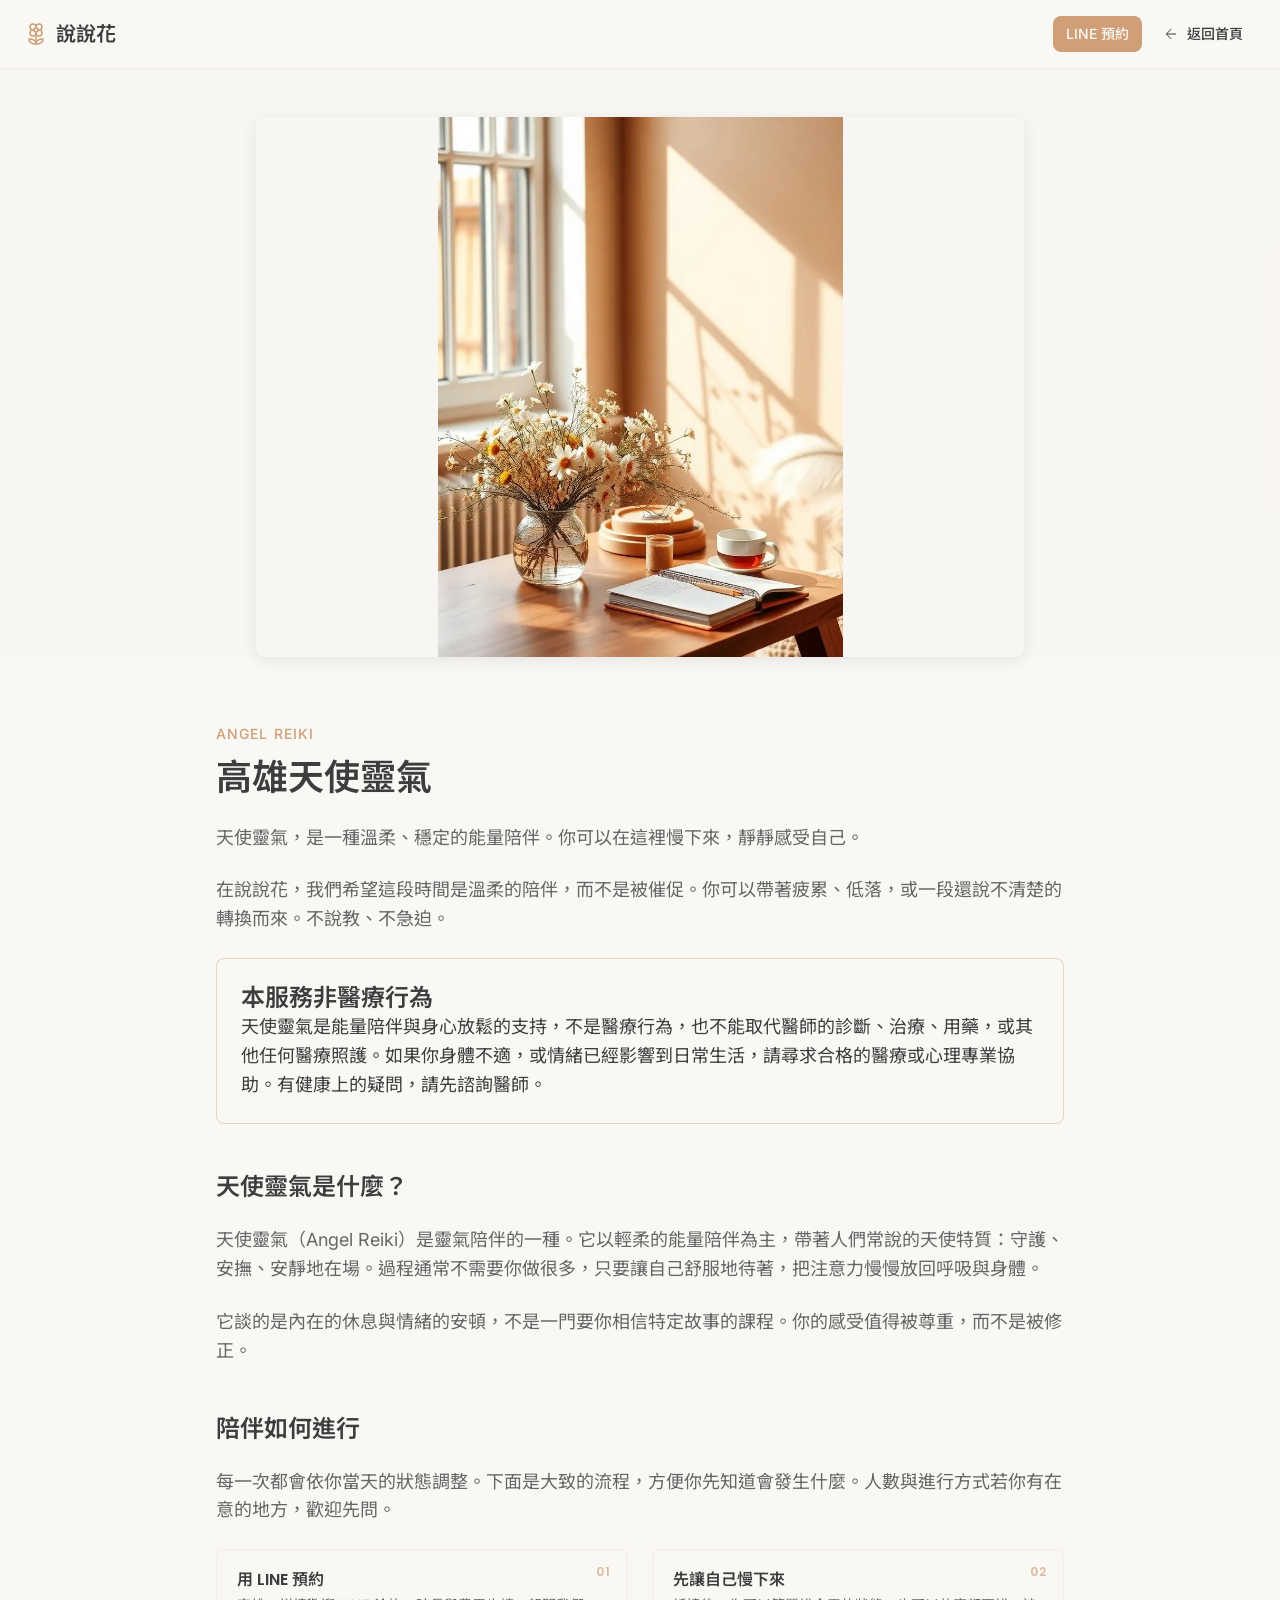
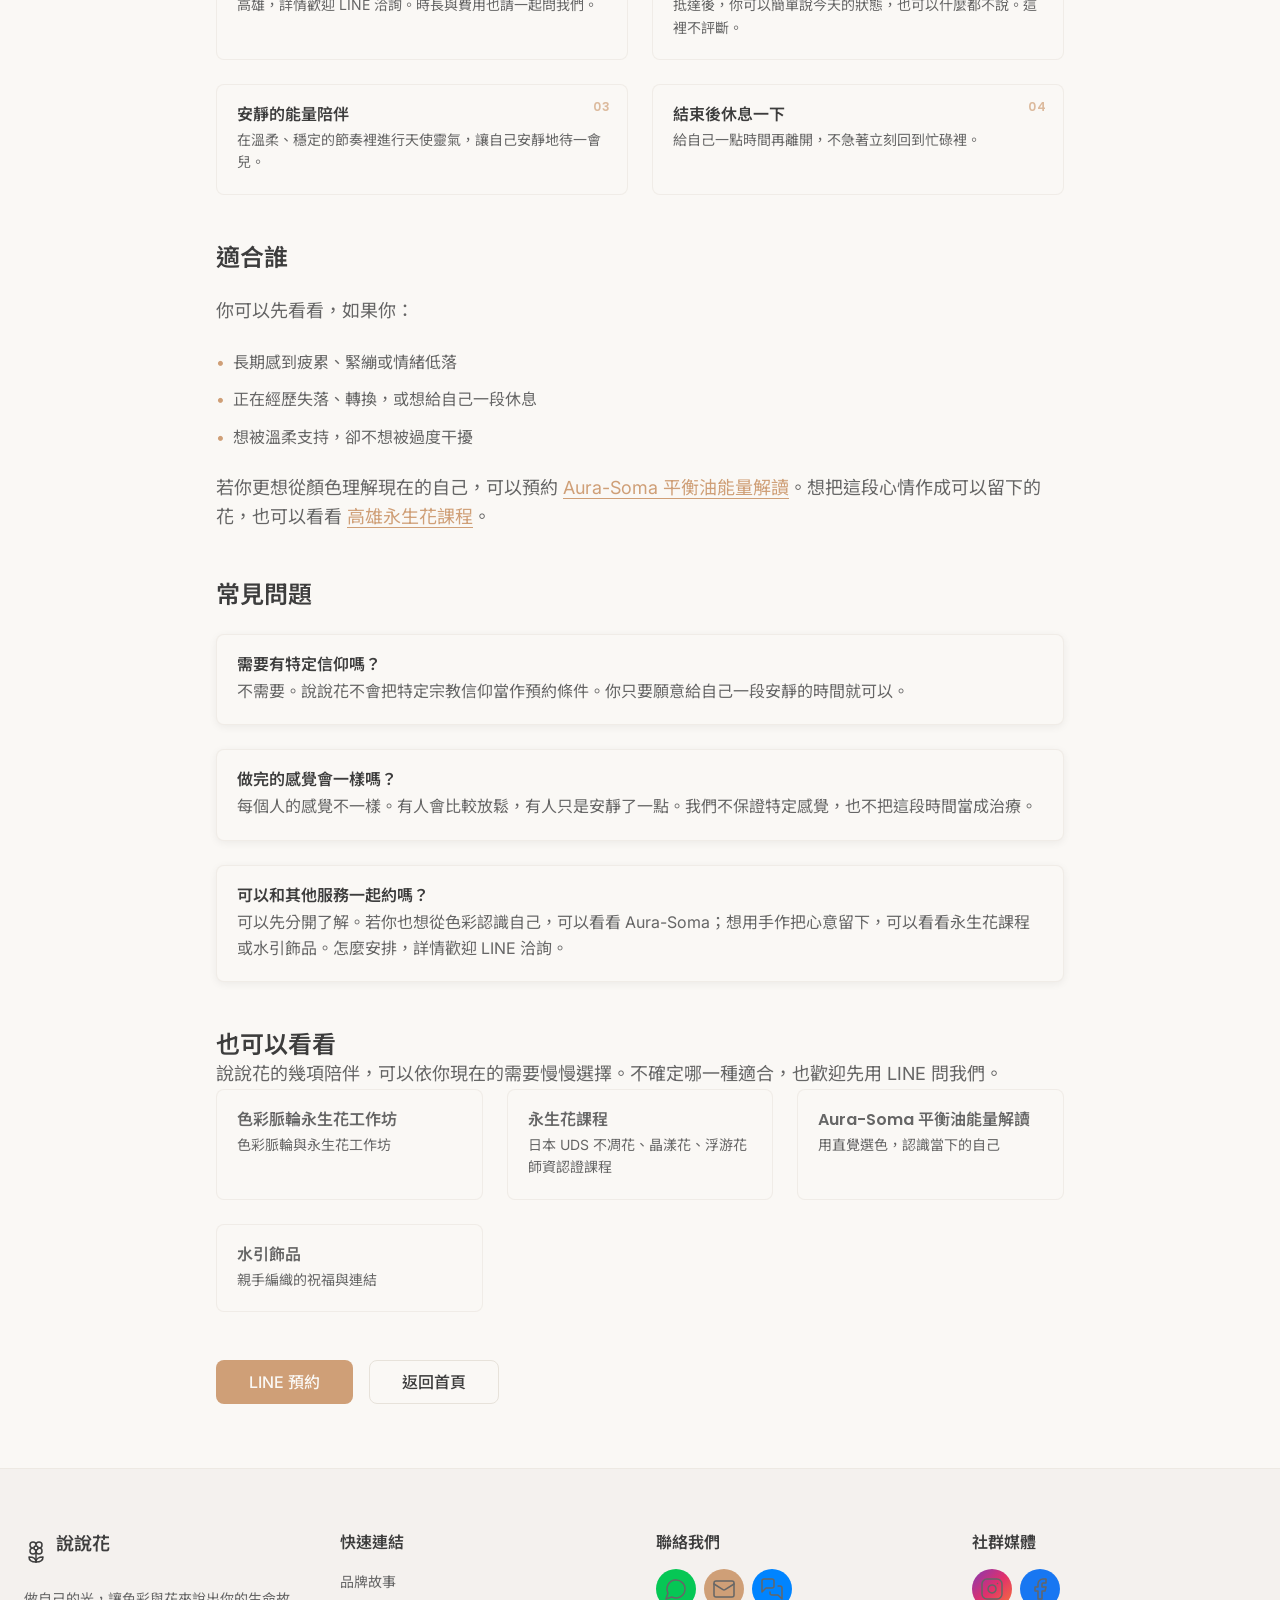
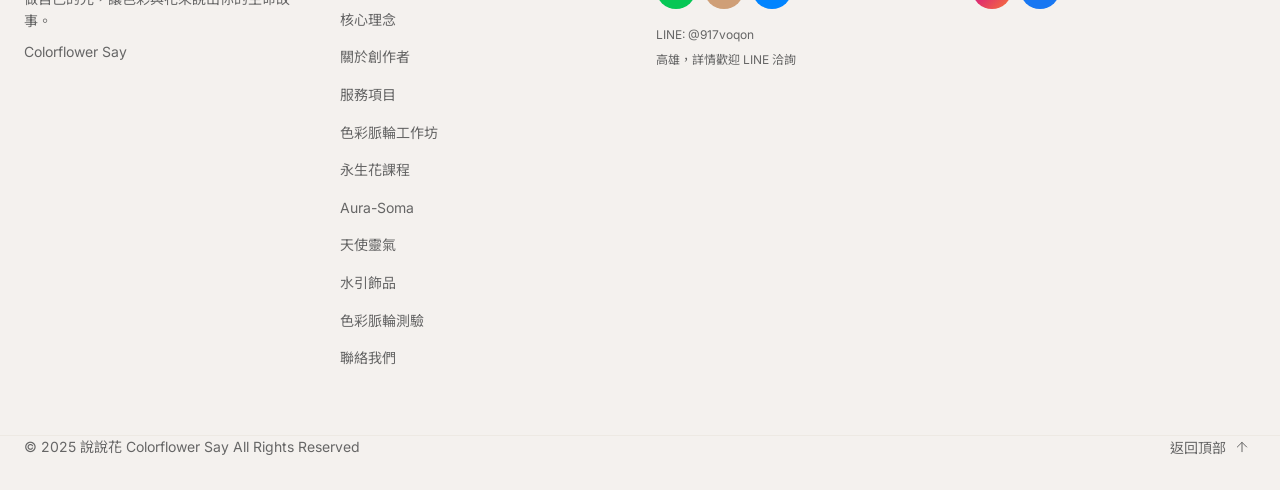
==== commit de1e8994: "Soften course, workshop, Aura-Soma, and angel reiki copy. Course fees say LINE 洽詢, with class times " ====
--- a/angel-reiki/index.html
+++ b/angel-reiki/index.html
@@ -10,23 +10,23 @@
         if (mobile) document.documentElement.classList.add("is-mobile");
       })();
     </script>
-    <title>高雄天使靈氣療癒｜天使靈氣是什麼？｜說說花 Colorflower Say</title>
-    <meta name="description" content="想知道天使靈氣是什麼？高雄天使靈氣以溫柔、穩定的能量陪伴你，協助釋放壓力、安撫情緒。本服務非醫療行為，不能取代就醫，歡迎 LINE 預約。">
+    <title>高雄天使靈氣｜安靜的能量陪伴｜說說花 Colorflower Say</title>
+    <meta name="description" content="在高雄，天使靈氣是一段溫柔安靜的陪伴，陪你慢下來感受自己。本服務非醫療行為，歡迎 LINE 洽詢。">
     <meta name="author" content="說說花 Colorflower Say">
     <meta name="p:domain_verify" content="dd0c061ab130ff6da00efb555382fbee">
     
     <link rel="canonical" href="https://j106226-star.github.io/colorflower-say-static/angel-reiki">
     <meta property="og:type" content="website">
     <meta property="og:url" content="https://j106226-star.github.io/colorflower-say-static/angel-reiki">
-    <meta property="og:title" content="高雄天使靈氣療癒｜天使靈氣是什麼？｜說說花 Colorflower Say">
-    <meta property="og:description" content="想知道天使靈氣是什麼？高雄天使靈氣以溫柔、穩定的能量陪伴你，協助釋放壓力、安撫情緒。本服務非醫療行為，不能取代就醫，歡迎 LINE 預約。">
+    <meta property="og:title" content="高雄天使靈氣｜安靜的能量陪伴｜說說花 Colorflower Say">
+    <meta property="og:description" content="在高雄，天使靈氣是一段溫柔安靜的陪伴，陪你慢下來感受自己。本服務非醫療行為，歡迎 LINE 洽詢。">
     <meta property="og:image" content="https://j106226-star.github.io/colorflower-say-static/images/og-image.jpg">
     <meta property="og:image:width" content="1200">
     <meta property="og:image:height" content="630">
     <meta property="og:locale" content="zh_TW">
     <meta name="twitter:card" content="summary_large_image">
-    <meta name="twitter:title" content="高雄天使靈氣療癒｜天使靈氣是什麼？｜說說花 Colorflower Say">
-    <meta name="twitter:description" content="想知道天使靈氣是什麼？高雄天使靈氣以溫柔、穩定的能量陪伴你，協助釋放壓力、安撫情緒。本服務非醫療行為，不能取代就醫，歡迎 LINE 預約。">
+    <meta name="twitter:title" content="高雄天使靈氣｜安靜的能量陪伴｜說說花 Colorflower Say">
+    <meta name="twitter:description" content="在高雄，天使靈氣是一段溫柔安靜的陪伴，陪你慢下來感受自己。本服務非醫療行為，歡迎 LINE 洽詢。">
     <meta name="twitter:image" content="https://j106226-star.github.io/colorflower-say-static/images/og-image.jpg">
     <link rel="icon" href="../favicon.ico">
     <script type="application/ld+json">{"@context":"https://schema.org","@type":["LocalBusiness","ProfessionalService"],"name":"說說花 Colorflower Say","url":"https://j106226-star.github.io/colorflower-say-static/","image":"https://j106226-star.github.io/colorflower-say-static/images/og-image.jpg","description":"說說花是高雄的服務型工作室，結合色彩能量、永生花（不凋花）手作與祝福。沒有公開街道地址，地點為高雄，詳情歡迎 LINE 洽詢。","email":"j106226@gmail.com","areaServed":{"@type":"City","name":"高雄"},"sameAs":["https://www.instagram.com/colorflower.say25","https://www.facebook.com/colorflowersay"]}</script>
@@ -60,10 +60,10 @@
     <div class="page-hero"><div class="container inner"><div class="frame"><img src="../images/contact.webp" alt="說說花高雄工作室裡，供人慢下來的安靜角落"></div></div></div>
     <main class="section-container narrow">
       <span class="eyebrow">Angel Reiki</span>
-      <h1 class="section-title">高雄天使靈氣療癒</h1>
+      <h1 class="section-title">高雄天使靈氣</h1>
       <div class="stack muted lead">
-        <p>天使靈氣，是一種溫柔、穩定的能量療癒。它協助你釋放壓力、安撫情緒，讓緊繃的身心有一個可以休息的位置。</p>
-        <p>在說說花，我們希望你被溫柔支持，而不是被過度干擾。你可以帶著疲累、低落，或一段還說不清楚的轉換而來。不說教、不急迫，讓改變自然發生。</p>
+        <p>天使靈氣，是一種溫柔、穩定的能量陪伴。你可以在這裡慢下來，靜靜感受自己。</p>
+        <p>在說說花，我們希望這段時間是溫柔的陪伴，而不是被催促。你可以帶著疲累、低落，或一段還說不清楚的轉換而來。不說教、不急迫。</p>
         <div class="disclaimer-strong">
           <h2 class="h2" style="margin-top:0">本服務非醫療行為</h2>
           <p style="color:hsl(var(--foreground))">天使靈氣是能量陪伴與身心放鬆的支持，不是醫療行為，也不能取代醫師的診斷、治療、用藥，或其他任何醫療照護。如果你身體不適，或情緒已經影響到日常生活，請尋求合格的醫療或心理專業協助。有健康上的疑問，請先諮詢醫師。</p>
@@ -71,17 +71,17 @@
         <h2 class="h2">天使靈氣是什麼？</h2>
         <p>天使靈氣（Angel Reiki）是靈氣陪伴的一種。它以輕柔的能量陪伴為主，帶著人們常說的天使特質：守護、安撫、安靜地在場。過程通常不需要你做很多，只要讓自己舒服地待著，把注意力慢慢放回呼吸與身體。</p>
         <p>它談的是內在的休息與情緒的安頓，不是一門要你相信特定故事的課程。你的感受值得被尊重，而不是被修正。</p>
-        <h2 class="h2">療癒如何進行</h2>
+        <h2 class="h2">陪伴如何進行</h2>
         <p>每一次都會依你當天的狀態調整。下面是大致的流程，方便你先知道會發生什麼。人數與進行方式若你有在意的地方，歡迎先問。</p>
-        <ol class="step-grid" style="list-style:none;padding:0;margin:0"><li class="step"><span class="step-no">01</span><h3 style="padding-right:2rem">用 LINE 預約</h3><p>高雄，詳情歡迎 LINE 洽詢。時長與費用也請一起問我們。</p></li><li class="step"><span class="step-no">02</span><h3 style="padding-right:2rem">先讓自己慢下來</h3><p>抵達後，你可以簡單說今天的狀態，也可以什麼都不說。這裡不評斷。</p></li><li class="step"><span class="step-no">03</span><h3 style="padding-right:2rem">安靜的能量陪伴</h3><p>在溫柔、穩定的節奏裡進行天使靈氣，協助釋放壓力、安撫情緒。</p></li><li class="step"><span class="step-no">04</span><h3 style="padding-right:2rem">結束後休息一下</h3><p>給自己一點時間再離開，不急著立刻回到忙碌裡。</p></li></ol>
+        <ol class="step-grid" style="list-style:none;padding:0;margin:0"><li class="step"><span class="step-no">01</span><h3 style="padding-right:2rem">用 LINE 預約</h3><p>高雄，詳情歡迎 LINE 洽詢。時長與費用也請一起問我們。</p></li><li class="step"><span class="step-no">02</span><h3 style="padding-right:2rem">先讓自己慢下來</h3><p>抵達後，你可以簡單說今天的狀態，也可以什麼都不說。這裡不評斷。</p></li><li class="step"><span class="step-no">03</span><h3 style="padding-right:2rem">安靜的能量陪伴</h3><p>在溫柔、穩定的節奏裡進行天使靈氣，讓自己安靜地待一會兒。</p></li><li class="step"><span class="step-no">04</span><h3 style="padding-right:2rem">結束後休息一下</h3><p>給自己一點時間再離開，不急著立刻回到忙碌裡。</p></li></ol>
         <h2 class="h2">適合誰</h2>
-        <p>天使靈氣適合你，如果你：</p>
+        <p>你可以先看看，如果你：</p>
         <ul class="bullets">
-          <li><span class="dot">•</span><span>長期感到疲累、緊繃或情緒低落</span></li><li><span class="dot">•</span><span>正在經歷失落、轉換或療癒期</span></li><li><span class="dot">•</span><span>想被溫柔支持，卻不想被過度干擾</span></li>
+          <li><span class="dot">•</span><span>長期感到疲累、緊繃或情緒低落</span></li><li><span class="dot">•</span><span>正在經歷失落、轉換，或想給自己一段休息</span></li><li><span class="dot">•</span><span>想被溫柔支持，卻不想被過度干擾</span></li>
         </ul>
         <p>若你更想從顏色理解現在的自己，可以預約 <a class="prose-link" href="../aura-soma/">Aura-Soma 平衡油能量解讀</a>。想把這段心情作成可以留下的花，也可以看看 <a class="prose-link" href="../preserved-flower-workshop/">高雄永生花課程</a>。</p>
         <h2 class="h2">常見問題</h2>
-        <div class="stack"><div class="card faq"><h3>需要有特定信仰嗎？</h3><p>不需要。說說花不會把特定宗教信仰當作預約條件。你只要願意給自己一段安靜的時間就可以。</p></div><div class="card faq"><h3>做完會不會立刻好起來？</h3><p>每個人的感覺不一樣。有人會比較放鬆，有人只是安靜了一點。我們不保證特定效果，也不把這段時間當成治療。</p></div><div class="card faq"><h3>可以和其他服務一起約嗎？</h3><p>可以先分開了解。若你也想從色彩認識自己，可以看看 Aura-Soma；想用手作把心意留下，可以看看永生花課程或水引飾品。怎麼安排，詳情歡迎 LINE 洽詢。</p></div></div>
+        <div class="stack"><div class="card faq"><h3>需要有特定信仰嗎？</h3><p>不需要。說說花不會把特定宗教信仰當作預約條件。你只要願意給自己一段安靜的時間就可以。</p></div><div class="card faq"><h3>做完的感覺會一樣嗎？</h3><p>每個人的感覺不一樣。有人會比較放鬆，有人只是安靜了一點。我們不保證特定感覺，也不把這段時間當成治療。</p></div><div class="card faq"><h3>可以和其他服務一起約嗎？</h3><p>可以先分開了解。若你也想從色彩認識自己，可以看看 Aura-Soma；想用手作把心意留下，可以看看永生花課程或水引飾品。怎麼安排，詳情歡迎 LINE 洽詢。</p></div></div>
         <div>
     <h2 class="h2">也可以看看</h2>
     <p>說說花的幾項陪伴，可以依你現在的需要慢慢選擇。不確定哪一種適合，也歡迎先用 LINE 問我們。</p>
